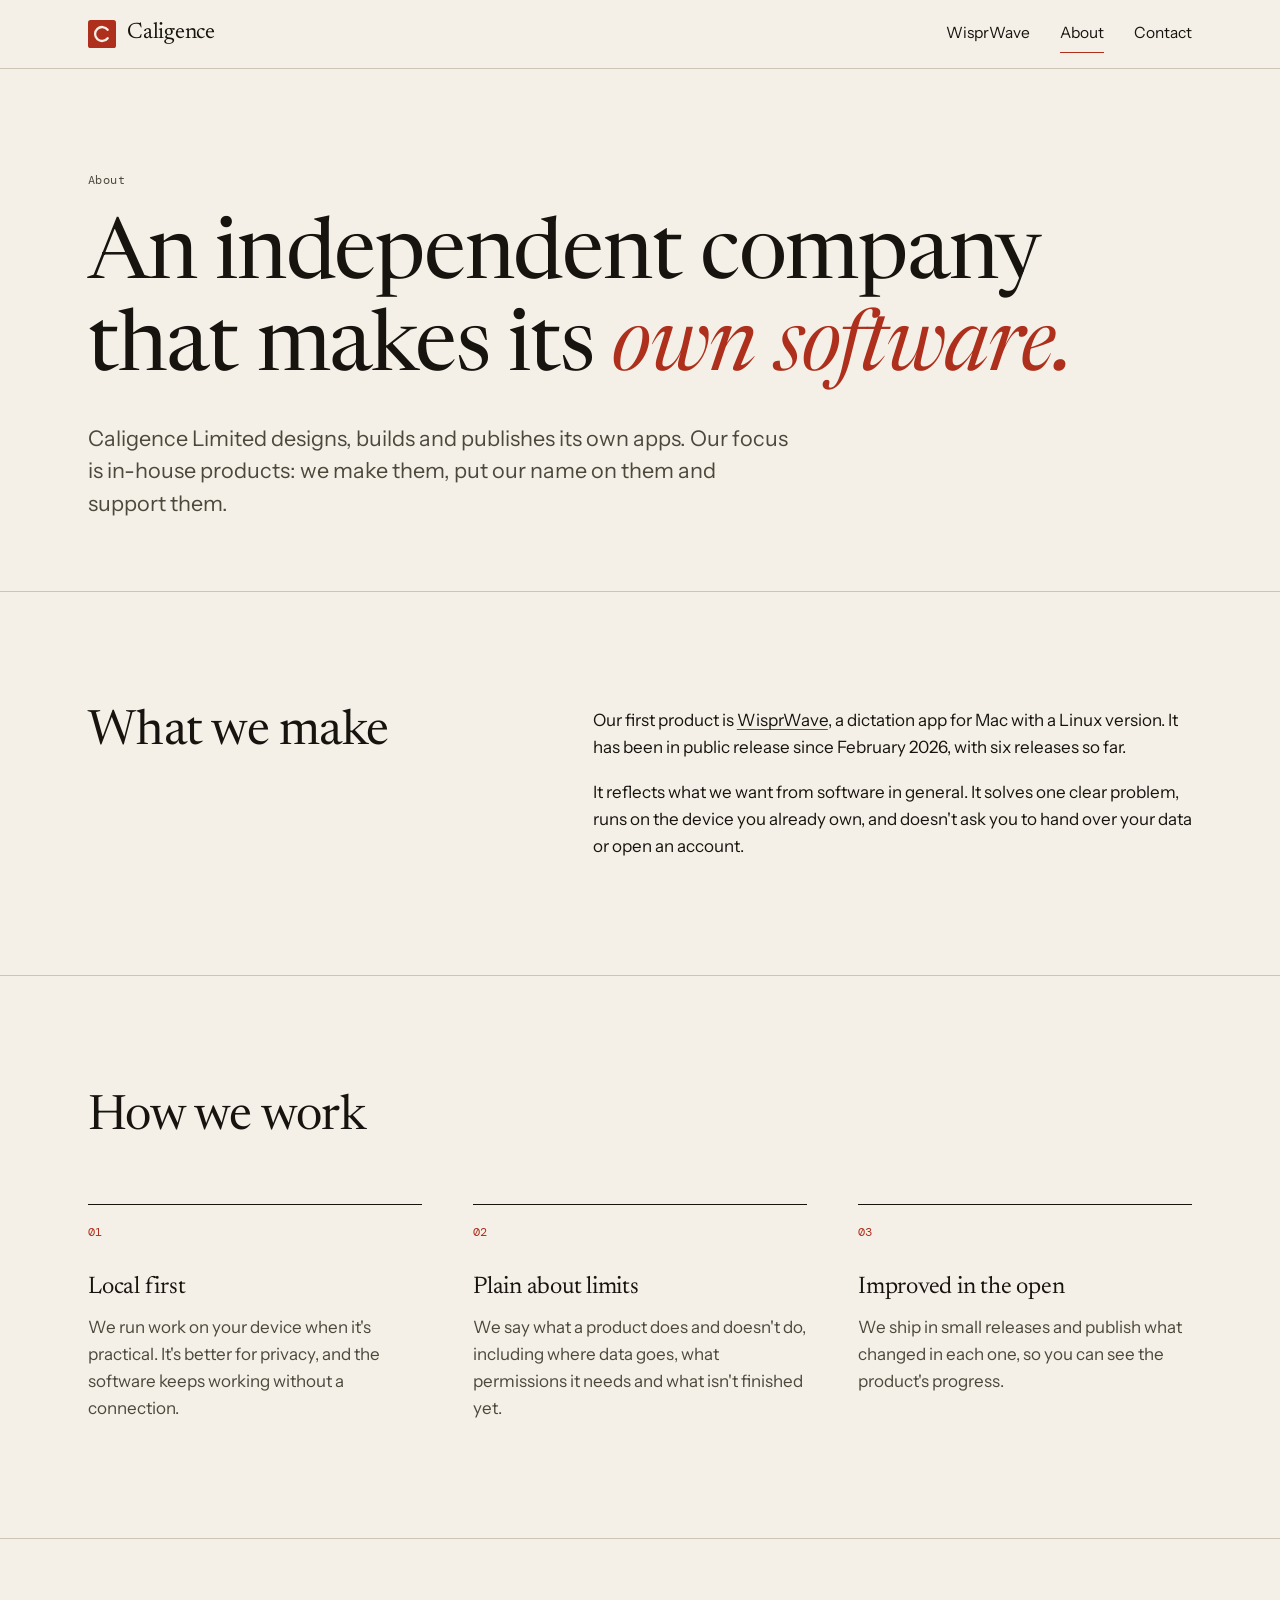
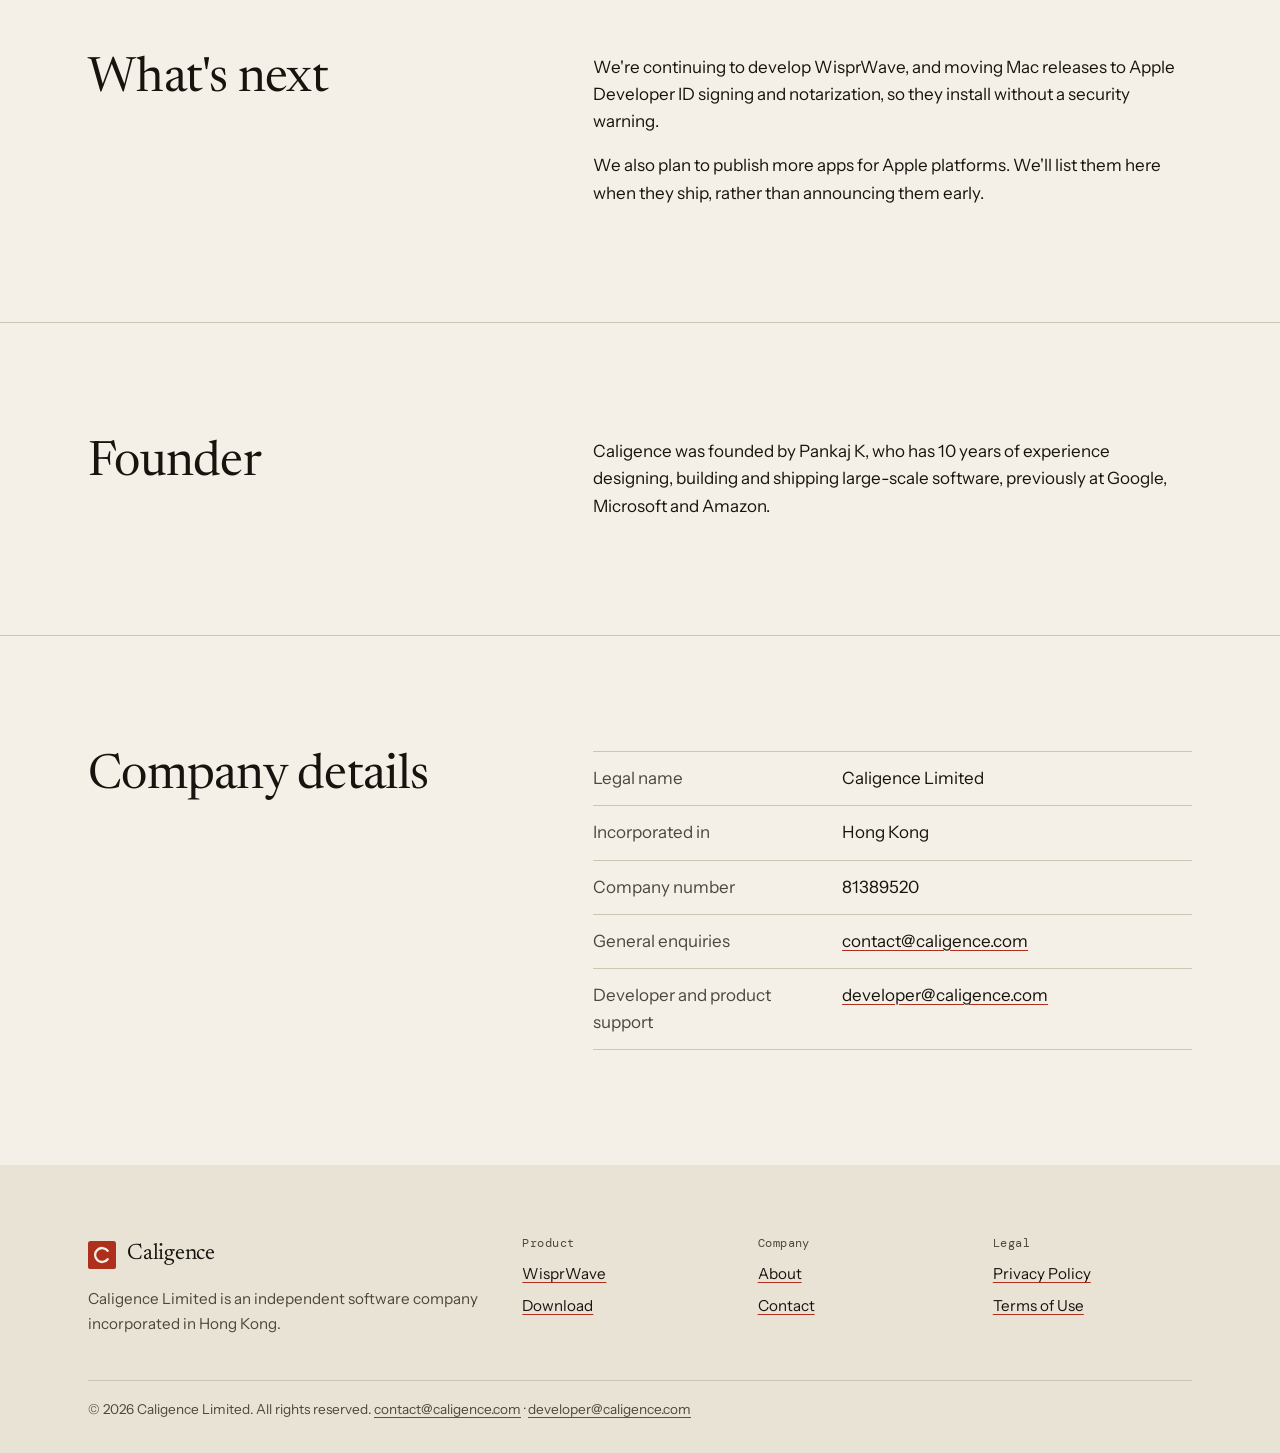
==== about/index.html @ d921bfad "Rebuild site as multi-page company website with WisprWave Replace the single placeholder page with H" ====
<!DOCTYPE html>
<html lang="en">

<head>
    <meta charset="UTF-8">
    <meta name="viewport" content="width=device-width, initial-scale=1">
    <title>About | Caligence Limited</title>
    <meta name="description" content="Caligence Limited is an independent software company incorporated in Hong Kong. Learn what we make, how we work and what comes next.">
    <link rel="canonical" href="https://caligence.com/about/">
    <meta property="og:title" content="About | Caligence Limited">
    <meta property="og:description" content="Caligence Limited is an independent software company incorporated in Hong Kong. Learn what we make, how we work and what comes next.">
    <meta property="og:type" content="website">
    <meta property="og:url" content="https://caligence.com/about/">
    <link rel="icon" href="../favicon.svg" type="image/svg+xml">
    <link rel="preconnect" href="https://fonts.googleapis.com">
    <link rel="preconnect" href="https://fonts.gstatic.com" crossorigin>
    <link href="https://fonts.googleapis.com/css2?family=DM+Mono&family=Instrument+Sans:wght@400;500;600&family=Newsreader:ital,opsz,wght@0,6..72,400;1,6..72,400&display=swap" rel="stylesheet">
    <link rel="stylesheet" href="../style.css">
    <script type="application/ld+json">{"@context":"https://schema.org","@type":"Organization","name":"Caligence Limited","url":"https://caligence.com/","email":"contact@caligence.com","address":{"@type":"PostalAddress","addressCountry":"HK"}}</script>
</head>

<body>
    <a class="skip" href="#main">Skip to content</a>
    <header class="site-header">
        <div class="wrap">
            <a class="brand" href="../" aria-label="Caligence home"><svg class="seal" viewBox="0 0 32 32" aria-hidden="true"><rect width="32" height="32" rx="3" fill="#ad2f1c"/><path d="M22.5 11.2A8 8 0 1 0 22.5 20.8" fill="none" stroke="#f4f0e7" stroke-width="2.6" stroke-linecap="round"/></svg><span>Caligence</span></a>
            <button class="nav-toggle" type="button" aria-label="Menu" aria-expanded="false" aria-controls="site-nav">
                <svg width="24" height="24" viewBox="0 0 24 24" fill="none" stroke="currentColor" stroke-width="1.6" aria-hidden="true"><path d="M3 8h18M3 16h18"/></svg>
            </button>
            <nav class="site-nav" id="site-nav" aria-label="Main">
                <a href="../wisprwave/">WisprWave</a>
                <a href="../about/" aria-current="page">About</a>
                <a href="../contact/">Contact</a>
            </nav>
        </div>
    </header>

    <main id="main">
        <section class="page-head">
            <div class="wrap">
                <p class="eyebrow">About</p>
                <h1>An independent company that makes its <em>own software.</em></h1>
                <p class="lead">Caligence Limited designs, builds and publishes its own apps. Our focus is in-house products: we make them, put our name on them and support them.</p>
            </div>
        </section>

        <section class="section">
            <div class="wrap split">
                <h2>What we make</h2>
                <div>
                    <p>Our first product is <a href="../wisprwave/">WisprWave</a>, a dictation app for Mac with a Linux version. It has been in public release since February 2026, with six releases so far.</p>
                    <p>It reflects what we want from software in general. It solves one clear problem, runs on the device you already own, and doesn't ask you to hand over your data or open an account.</p>
                </div>
            </div>
        </section>

        <section class="section">
            <div class="wrap">
                <div class="section-head"><h2>How we work</h2></div>
                <div class="columns">
                    <div><span class="num">01</span><h3>Local first</h3><p>We run work on your device when it's practical. It's better for privacy, and the software keeps working without a connection.</p></div>
                    <div><span class="num">02</span><h3>Plain about limits</h3><p>We say what a product does and doesn't do, including where data goes, what permissions it needs and what isn't finished yet.</p></div>
                    <div><span class="num">03</span><h3>Improved in the open</h3><p>We ship in small releases and publish what changed in each one, so you can see the product's progress.</p></div>
                </div>
            </div>
        </section>

        <section class="section">
            <div class="wrap split">
                <h2>What's next</h2>
                <div>
                    <p>We're continuing to develop WisprWave, and moving Mac releases to Apple Developer ID signing and notarization, so they install without a security warning.</p>
                    <p>We also plan to publish more apps for Apple platforms. We'll list them here when they ship, rather than announcing them early.</p>
                </div>
            </div>
        </section>

        <section class="section">
            <div class="wrap split">
                <h2>Founder</h2>
                <div>
                    <p>Caligence was founded by Pankaj K, who has 10 years of experience designing, building and shipping large-scale software, previously at Google, Microsoft and Amazon.</p>
                </div>
            </div>
        </section>

        <section class="section">
            <div class="wrap split">
                <h2>Company details</h2>
                <div>
                    <dl class="facts">
                        <div><dt>Legal name</dt><dd>Caligence Limited</dd></div>
                        <div><dt>Incorporated in</dt><dd>Hong Kong</dd></div>
                        <div><dt>Company number</dt><dd>81389520</dd></div>
                        <!-- Optional. Use exactly what appears on the company's registration and D-U-N-S records.
                        <div><dt>Registered office</dt><dd>ADD REGISTERED ADDRESS</dd></div>
                        -->
                        <div><dt>General enquiries</dt><dd><a href="mailto:contact@caligence.com">contact@caligence.com</a></dd></div>
                        <div><dt>Developer and product support</dt><dd><a href="mailto:developer@caligence.com">developer@caligence.com</a></dd></div>
                    </dl>
                </div>
            </div>
        </section>
    </main>

    <footer class="site-footer">
        <div class="wrap">
            <div class="footer-grid">
                <div class="footer-about">
                    <a class="brand" href="../"><svg class="seal" viewBox="0 0 32 32" aria-hidden="true"><rect width="32" height="32" rx="3" fill="#ad2f1c"/><path d="M22.5 11.2A8 8 0 1 0 22.5 20.8" fill="none" stroke="#f4f0e7" stroke-width="2.6" stroke-linecap="round"/></svg><span>Caligence</span></a>
                    <p>Caligence Limited is an independent software company incorporated in Hong Kong.</p>
                </div>
                <div>
                    <h2>Product</h2>
                    <ul>
                        <li><a href="../wisprwave/">WisprWave</a></li>
                        <li><a href="https://github.com/panks/wispr-wave/releases/latest">Download</a></li>
                    </ul>
                </div>
                <div>
                    <h2>Company</h2>
                    <ul>
                        <li><a href="../about/">About</a></li>
                        <li><a href="../contact/">Contact</a></li>
                    </ul>
                </div>
                <div>
                    <h2>Legal</h2>
                    <ul>
                        <li><a href="../privacy/">Privacy Policy</a></li>
                        <li><a href="../terms/">Terms of Use</a></li>
                    </ul>
                </div>
            </div>
            <p class="footer-legal">&copy; 2026 Caligence Limited. All rights reserved. <a href="mailto:contact@caligence.com">contact@caligence.com</a> &middot; <a href="mailto:developer@caligence.com">developer@caligence.com</a></p>
        </div>
    </footer>

    <script src="../script.js"></script>
</body>

</html>
---- style.css ----
/* Caligence Limited: shared styles for every page, including WisprWave. */
:root {
    color-scheme: light;
    --paper: #f4f0e7;
    --paper-deep: #e9e3d6;
    --ink: #17140f;
    --ink-soft: #4d473c;
    --rule: #cdc5b3;
    --seal: #ad2f1c;
    --night: #12100c;
    --night-soft: #b9b2a3;
    --font-display: 'Newsreader', Georgia, serif;
    --font-body: 'Instrument Sans', 'Helvetica Neue', Arial, sans-serif;
    --font-mono: 'DM Mono', ui-monospace, Menlo, monospace;
    --gutter: clamp(20px, 4vw, 48px);
}

*,
*::before,
*::after {
    box-sizing: border-box;
}

html {
    scroll-behavior: smooth;
    scroll-padding-top: 90px;
    -webkit-text-size-adjust: 100%;
}

body {
    margin: 0;
    background: var(--paper);
    color: var(--ink);
    font-family: var(--font-body);
    font-size: 1.0625rem;
    line-height: 1.6;
    overflow-wrap: break-word;
}

img {
    display: block;
    max-width: 100%;
    height: auto;
}

a {
    color: inherit;
    text-decoration-color: var(--seal);
    text-decoration-thickness: 1px;
    text-underline-offset: 3px;
}

a:hover {
    color: var(--seal);
}

:focus-visible {
    outline: 2px solid var(--seal);
    outline-offset: 3px;
}

h1,
h2,
h3 {
    margin: 0;
    font-family: var(--font-display);
    font-weight: 400;
    letter-spacing: -0.015em;
    line-height: 1.08;
}

h1 {
    font-size: clamp(2.7rem, 6.6vw, 5.4rem);
}

h1 em,
h2 em {
    color: var(--seal);
}

h2 {
    font-size: clamp(2rem, 3.8vw, 3.1rem);
}

h3 {
    font-size: 1.5rem;
    line-height: 1.2;
    letter-spacing: -0.01em;
}

p {
    margin: 0 0 1em;
}

p:last-child {
    margin-bottom: 0;
}

code,
kbd {
    font-family: var(--font-mono);
    font-size: 0.88em;
}

kbd {
    padding: 0.1em 0.45em;
    border: 1px solid var(--rule);
    border-radius: 4px;
    background: var(--paper-deep);
}

.wrap {
    width: 100%;
    max-width: 1200px;
    margin: 0 auto;
    padding: 0 var(--gutter);
}

.skip {
    position: absolute;
    left: -999px;
    top: 8px;
    z-index: 100;
    padding: 8px 14px;
    background: var(--ink);
    color: var(--paper);
}

.skip:focus {
    left: 8px;
}

.eyebrow {
    margin: 0 0 22px;
    font-family: var(--font-mono);
    font-size: 0.78rem;
    letter-spacing: 0.04em;
    color: var(--ink-soft);
}

.lead {
    max-width: 44rem;
    font-size: clamp(1.15rem, 1.8vw, 1.35rem);
    line-height: 1.5;
    color: var(--ink-soft);
}

.muted {
    color: var(--ink-soft);
}

.small {
    font-size: 0.92rem;
}

/* Header */
.site-header {
    position: sticky;
    top: 0;
    z-index: 50;
    background: var(--paper);
    border-bottom: 1px solid var(--rule);
}

.site-header .wrap {
    display: flex;
    align-items: center;
    justify-content: space-between;
    min-height: 68px;
}

.brand {
    display: inline-flex;
    align-items: center;
    gap: 11px;
    font-family: var(--font-display);
    font-size: 1.4rem;
    letter-spacing: -0.01em;
    text-decoration: none;
}

.brand:hover {
    color: inherit;
}

.seal {
    display: block;
    width: 28px;
    height: 28px;
    flex: none;
}

.site-nav {
    display: flex;
    gap: 30px;
}

.site-nav a {
    font-size: 0.97rem;
    text-decoration: none;
    padding: 6px 0;
    border-bottom: 1px solid transparent;
}

.site-nav a[aria-current="page"] {
    border-bottom-color: var(--seal);
}

.nav-toggle {
    display: none;
    width: 44px;
    height: 44px;
    margin-right: -10px;
    padding: 0;
    border: 0;
    background: none;
    color: inherit;
    cursor: pointer;
}

.nav-toggle svg {
    display: block;
    margin: auto;
}

/* Buttons */
.actions {
    display: flex;
    flex-wrap: wrap;
    gap: 12px;
    margin-top: 34px;
}

.btn {
    display: inline-flex;
    align-items: center;
    justify-content: center;
    min-height: 48px;
    padding: 0 24px;
    border: 1px solid var(--ink);
    border-radius: 2px;
    font-weight: 500;
    text-decoration: none;
    transition: background-color 0.18s ease, color 0.18s ease, border-color 0.18s ease;
}

.btn-solid {
    background: var(--ink);
    color: var(--paper);
}

.btn-solid:hover {
    background: var(--seal);
    border-color: var(--seal);
    color: #fff;
}

.btn-line:hover {
    background: var(--ink);
    color: var(--paper);
}

/* Sections */
.section {
    padding: clamp(64px, 9vw, 120px) 0;
}

.section + .section {
    border-top: 1px solid var(--rule);
}

.page-head {
    padding: clamp(56px, 8vw, 104px) 0 clamp(48px, 6vw, 72px);
    border-bottom: 1px solid var(--rule);
}

.page-head .lead {
    margin-top: 26px;
    margin-bottom: 0;
}

.section-head {
    max-width: 46rem;
    margin-bottom: clamp(36px, 5vw, 60px);
}

.section-head p {
    margin-top: 18px;
    color: var(--ink-soft);
}

.split {
    display: grid;
    grid-template-columns: minmax(0, 5fr) minmax(0, 7fr);
    gap: clamp(32px, 6vw, 88px);
    align-items: start;
}

.split > h2 {
    position: sticky;
    top: 100px;
}

/* Home hero */
.hero {
    padding: clamp(56px, 8vw, 104px) 0 clamp(52px, 7vw, 88px);
}

.hero h1 {
    max-width: 15em;
}

.hero .lead {
    margin: 30px 0 0;
}

/* The voice-to-text ribbon */
.ribbon {
    background: var(--night);
    color: var(--paper);
}

.ribbon .wrap {
    display: flex;
    align-items: center;
    gap: clamp(20px, 3vw, 40px);
    min-height: 104px;
    padding-top: 20px;
    padding-bottom: 20px;
}

.bars {
    display: flex;
    align-items: center;
    gap: 4px;
    height: 44px;
    flex: none;
}

.bars i {
    display: block;
    width: 3px;
    height: 100%;
    border-radius: 2px;
    background: #e2543c;
    transform: scaleY(0.12);
    animation: voice 9s ease-in-out infinite;
    animation-delay: calc(var(--n) * -37ms);
}

.typed {
    display: inline-block;
    max-width: 100%;
    font-family: var(--font-mono);
    font-size: clamp(0.92rem, 1.7vw, 1.2rem);
    white-space: nowrap;
    overflow: hidden;
    width: 32ch;
    border-right: 2px solid #e2543c;
    animation: type 9s steps(32) infinite;
}

@keyframes voice {
    0%, 38%, 100% { transform: scaleY(0.12); }
    4%  { transform: scaleY(0.75); }
    9%  { transform: scaleY(0.3); }
    14% { transform: scaleY(1); }
    20% { transform: scaleY(0.45); }
    26% { transform: scaleY(0.85); }
    32% { transform: scaleY(0.35); }
}

@keyframes type {
    0%, 36% { width: 0; }
    54%, 94% { width: 32ch; }
    100% { width: 0; }
}

/* Product feature */
.feature {
    display: grid;
    grid-template-columns: minmax(0, 6fr) minmax(0, 6fr);
    gap: clamp(32px, 6vw, 88px);
    align-items: center;
}

.shot {
    margin: 0;
    background: #000;
}

.shot img {
    width: 100%;
}

.shot figcaption {
    padding: 11px 16px;
    background: var(--night);
    color: var(--night-soft);
    font-family: var(--font-mono);
    font-size: 0.75rem;
}

.gallery {
    display: grid;
    grid-template-columns: repeat(2, minmax(0, 1fr));
    gap: 20px;
    align-items: stretch;
}

.gallery .shot {
    display: flex;
    flex-direction: column;
    justify-content: space-between;
}

/* Definition rows */
.facts {
    margin: 0;
    border-top: 1px solid var(--rule);
}

.facts > div {
    display: grid;
    grid-template-columns: minmax(0, 2fr) minmax(0, 3fr);
    gap: 16px;
    padding: 13px 0;
    border-bottom: 1px solid var(--rule);
}

.facts dt {
    color: var(--ink-soft);
}

.facts dd {
    margin: 0;
}

.feature .facts {
    margin-top: 30px;
}

/* Numbered columns */
.columns {
    display: grid;
    grid-template-columns: repeat(3, minmax(0, 1fr));
    gap: clamp(28px, 4vw, 52px);
}

.columns > * {
    padding-top: 18px;
    border-top: 1px solid var(--ink);
}

.columns h3 {
    margin-bottom: 12px;
}

.columns p {
    color: var(--ink-soft);
}

.num {
    display: block;
    margin-bottom: 30px;
    font-family: var(--font-mono);
    font-size: 0.78rem;
    color: var(--seal);
}

/* Steps */
.steps {
    margin: 0;
    padding: 0;
    list-style: none;
    counter-reset: step;
}

.steps li {
    position: relative;
    padding: 20px 0 20px 58px;
    border-top: 1px solid var(--rule);
    counter-increment: step;
}

.steps li:last-child {
    border-bottom: 1px solid var(--rule);
}

.steps li::before {
    content: counter(step, decimal-leading-zero);
    position: absolute;
    left: 0;
    top: 23px;
    font-family: var(--font-mono);
    font-size: 0.78rem;
    color: var(--seal);
}

.steps strong {
    display: block;
    margin-bottom: 3px;
    font-weight: 600;
}

.steps span {
    color: var(--ink-soft);
}

/* Table */
.table-scroll {
    overflow-x: auto;
    -webkit-overflow-scrolling: touch;
}

table {
    width: 100%;
    min-width: 620px;
    border-collapse: collapse;
    font-size: 0.98rem;
}

th,
td {
    padding: 14px 18px 14px 0;
    border-bottom: 1px solid var(--rule);
    text-align: left;
    vertical-align: top;
}

thead th {
    border-bottom-color: var(--ink);
    font-family: var(--font-display);
    font-size: 1.25rem;
    font-weight: 400;
}

tbody th {
    width: 20%;
    color: var(--ink-soft);
    font-weight: 400;
}

/* Code */
pre {
    margin: 20px 0 0;
    padding: 18px 20px;
    overflow-x: auto;
    background: var(--night);
    color: var(--paper);
    font-family: var(--font-mono);
    font-size: 0.86rem;
    line-height: 1.7;
}

/* FAQ */
details {
    border-top: 1px solid var(--rule);
}

details:last-of-type {
    border-bottom: 1px solid var(--rule);
}

summary {
    position: relative;
    padding: 18px 40px 18px 0;
    font-weight: 500;
    cursor: pointer;
    list-style: none;
}

summary::-webkit-details-marker {
    display: none;
}

summary::after {
    content: '+';
    position: absolute;
    right: 2px;
    top: 14px;
    font-family: var(--font-mono);
    font-size: 1.2rem;
    color: var(--seal);
}

details[open] summary::after {
    content: '\2212';
}

details p {
    max-width: 44rem;
    padding-bottom: 20px;
    margin: 0;
    color: var(--ink-soft);
}

/* Changelog */
.log {
    margin: 0;
    padding: 0;
    list-style: none;
}

.log li {
    display: grid;
    grid-template-columns: 9rem minmax(0, 1fr);
    gap: 20px;
    padding: 18px 0;
    border-top: 1px solid var(--rule);
}

.log li:last-child {
    border-bottom: 1px solid var(--rule);
}

.log .ver {
    font-family: var(--font-mono);
    font-size: 0.82rem;
    line-height: 1.8;
}

.log .ver small {
    display: block;
    font-size: inherit;
    color: var(--ink-soft);
}

.log p {
    color: var(--ink-soft);
}

/* Dark band */
.band {
    background: var(--night);
    color: var(--paper);
}

.band .lead,
.band p {
    color: var(--night-soft);
}

.band a:hover {
    color: #f08a76;
}

.band .btn {
    border-color: var(--paper);
}

.band .btn-solid {
    background: var(--paper);
    color: var(--ink);
}

.band .btn-solid:hover {
    background: var(--seal);
    border-color: var(--seal);
    color: #fff;
}

.band .btn-line:hover {
    background: var(--paper);
    color: var(--ink);
}

/* Contact */
.contact-grid {
    display: grid;
    grid-template-columns: repeat(2, minmax(0, 1fr));
    gap: 20px;
}

.contact-card {
    padding: clamp(24px, 3vw, 36px);
    background: var(--paper-deep);
}

.contact-card h2 {
    font-size: 1.7rem;
    margin-bottom: 12px;
}

.contact-card .email {
    display: inline-block;
    margin-top: 12px;
    font-family: var(--font-display);
    font-size: clamp(1.25rem, 2.4vw, 1.65rem);
}

/* Long-form text */
.prose {
    max-width: 44rem;
}

.prose h2 {
    margin: 2em 0 0.55em;
    font-size: 1.75rem;
}

.prose h2:first-child {
    margin-top: 0;
}

.prose ul {
    padding-left: 1.15em;
    margin: 0 0 1em;
}

.prose li {
    margin-bottom: 0.45em;
}

/* Footer */
.site-footer {
    padding: clamp(48px, 6vw, 72px) 0 32px;
    background: var(--paper-deep);
    font-size: 0.95rem;
}

.footer-grid {
    display: grid;
    grid-template-columns: minmax(0, 2fr) repeat(3, minmax(0, 1fr));
    gap: 36px;
}

.footer-grid h2 {
    margin-bottom: 12px;
    font-family: var(--font-mono);
    font-size: 0.75rem;
    letter-spacing: 0.04em;
    color: var(--ink-soft);
}

.footer-grid ul {
    margin: 0;
    padding: 0;
    list-style: none;
}

.footer-grid li {
    margin-bottom: 7px;
}

.footer-grid .brand {
    margin-bottom: 14px;
}

.footer-grid p {
    color: var(--ink-soft);
}

.footer-legal {
    margin-top: 44px;
    padding-top: 18px;
    border-top: 1px solid var(--rule);
    color: var(--ink-soft);
    font-size: 0.85rem;
}

/* Responsive */
@media (max-width: 900px) {
    .split,
    .feature {
        grid-template-columns: minmax(0, 1fr);
    }

    .split > h2 {
        position: static;
    }

    .columns {
        grid-template-columns: minmax(0, 1fr);
    }

    .num {
        margin-bottom: 12px;
    }

    .footer-grid {
        grid-template-columns: repeat(3, minmax(0, 1fr));
    }

    .footer-about {
        grid-column: 1 / -1;
    }
}

@media (max-width: 720px) {
    .nav-toggle {
        display: block;
    }

    .site-nav {
        display: none;
        position: absolute;
        top: 100%;
        left: 0;
        right: 0;
        flex-direction: column;
        gap: 0;
        padding: 6px var(--gutter) 14px;
        background: var(--paper);
        border-bottom: 1px solid var(--rule);
    }

    .site-nav.open {
        display: flex;
    }

    .site-nav a {
        padding: 13px 0;
    }

    .site-nav a[aria-current="page"] {
        border-bottom-color: transparent;
        color: var(--seal);
    }

    .gallery,
    .contact-grid {
        grid-template-columns: minmax(0, 1fr);
    }

    .ribbon .wrap {
        flex-direction: column;
        align-items: flex-start;
    }

    .bars {
        height: 34px;
    }

    .actions .btn {
        flex: 1 1 100%;
    }

    .log li {
        grid-template-columns: minmax(0, 1fr);
        gap: 6px;
    }

    .log .ver small {
        display: inline;
        margin-left: 8px;
    }

    .footer-grid {
        grid-template-columns: repeat(2, minmax(0, 1fr));
    }
}

@media (prefers-reduced-motion: reduce) {
    html {
        scroll-behavior: auto;
    }

    .bars i,
    .typed {
        animation: none;
    }

    .bars i {
        transform: scaleY(0.5);
    }
}
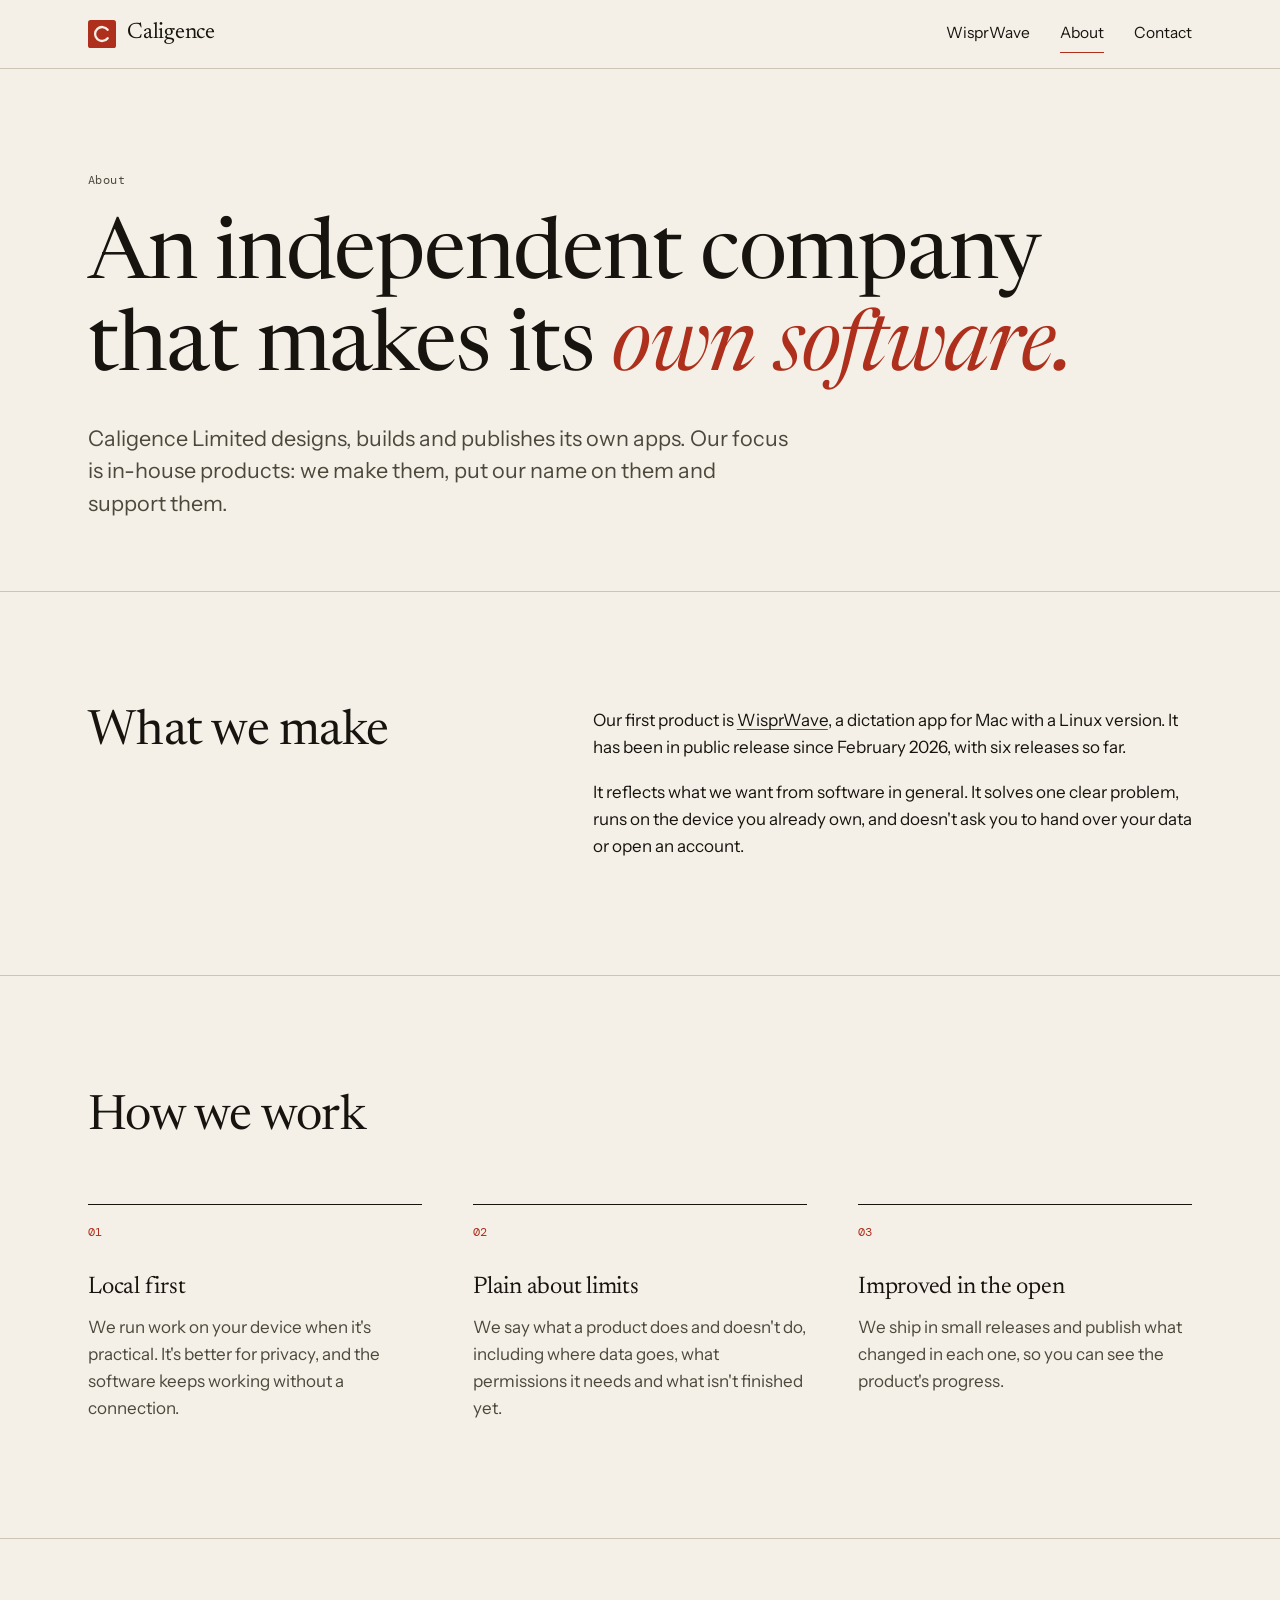
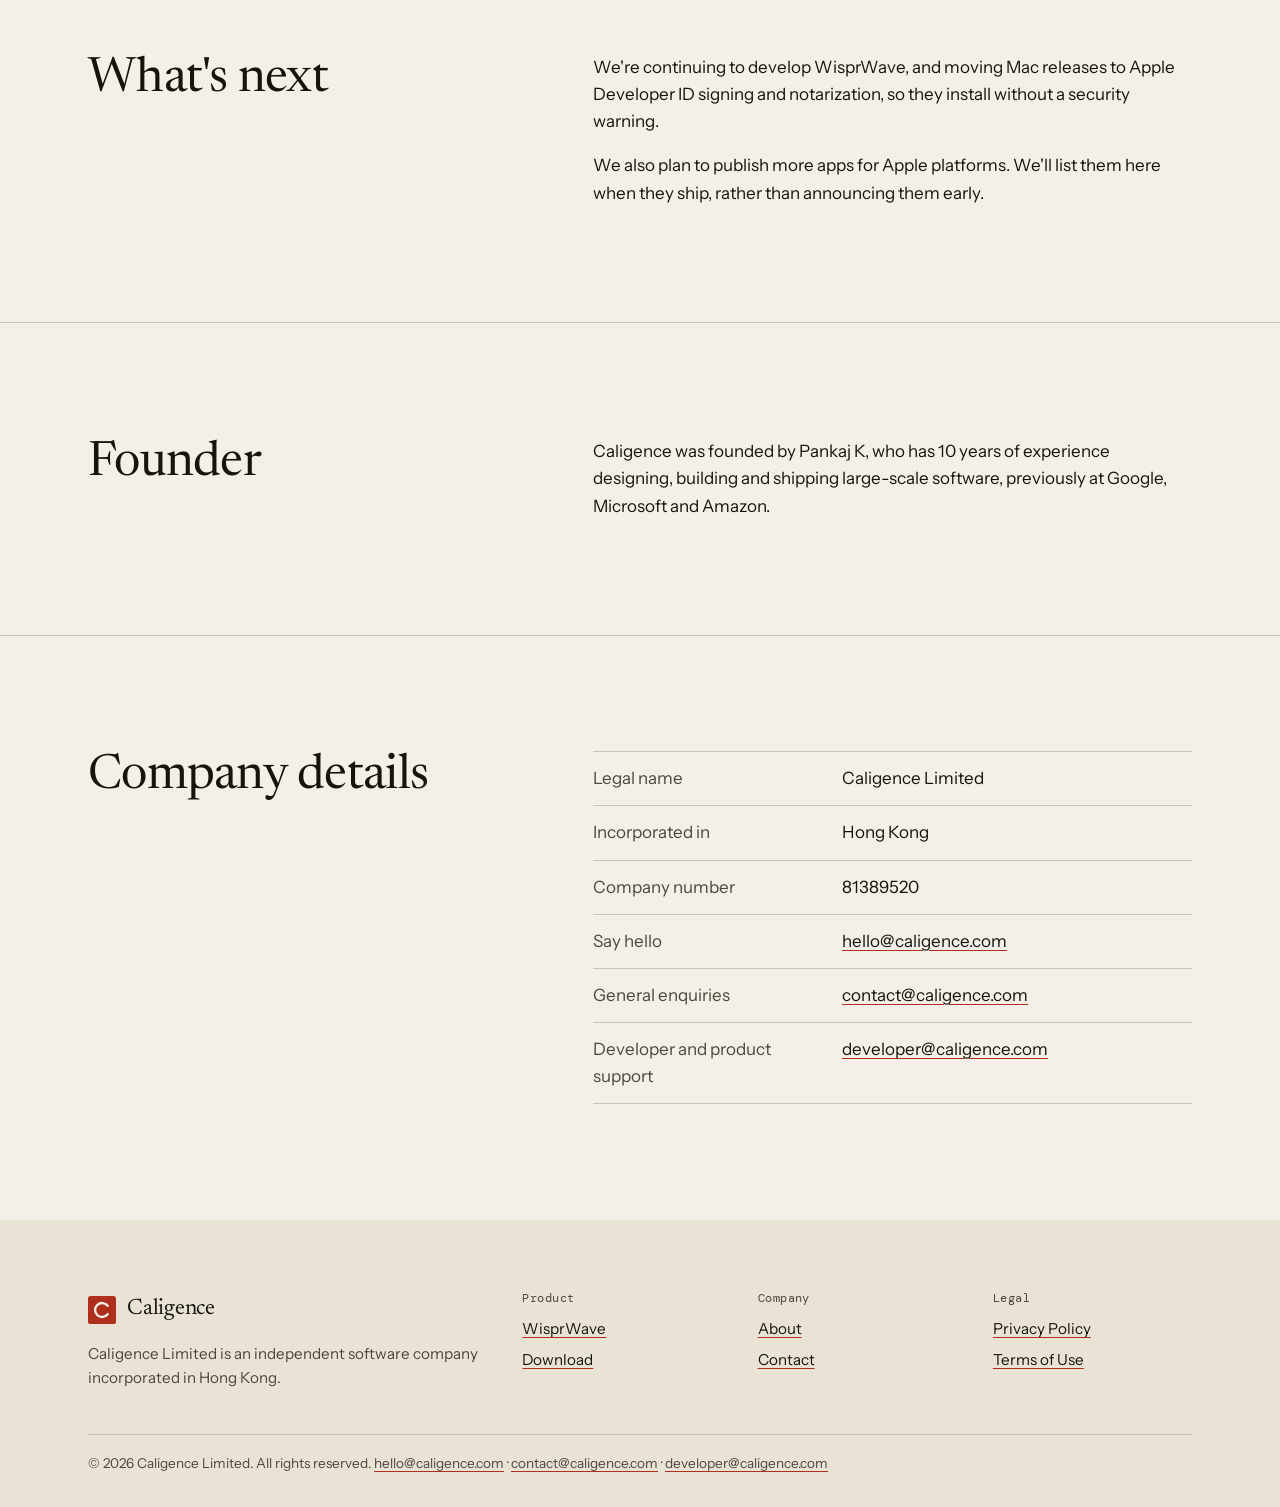
==== commit f8372f60: "Add hello@caligence.com to the website List the address on the Contact page, in the About page's com" ====
--- a/about/index.html
+++ b/about/index.html
@@ -95,6 +95,7 @@
                         <!-- Optional. Use exactly what appears on the company's registration and D-U-N-S records.
                         <div><dt>Registered office</dt><dd>ADD REGISTERED ADDRESS</dd></div>
                         -->
+                        <div><dt>Say hello</dt><dd><a href="mailto:hello@caligence.com">hello@caligence.com</a></dd></div>
                         <div><dt>General enquiries</dt><dd><a href="mailto:contact@caligence.com">contact@caligence.com</a></dd></div>
                         <div><dt>Developer and product support</dt><dd><a href="mailto:developer@caligence.com">developer@caligence.com</a></dd></div>
                     </dl>
@@ -132,7 +133,7 @@
                     </ul>
                 </div>
             </div>
-            <p class="footer-legal">&copy; 2026 Caligence Limited. All rights reserved. <a href="mailto:contact@caligence.com">contact@caligence.com</a> &middot; <a href="mailto:developer@caligence.com">developer@caligence.com</a></p>
+            <p class="footer-legal">&copy; 2026 Caligence Limited. All rights reserved. <a href="mailto:hello@caligence.com">hello@caligence.com</a> &middot; <a href="mailto:contact@caligence.com">contact@caligence.com</a> &middot; <a href="mailto:developer@caligence.com">developer@caligence.com</a></p>
         </div>
     </footer>
 
--- a/style.css
+++ b/style.css
@@ -668,7 +668,7 @@
 /* Contact */
 .contact-grid {
     display: grid;
-    grid-template-columns: repeat(2, minmax(0, 1fr));
+    grid-template-columns: repeat(3, minmax(0, 1fr));
     gap: 20px;
 }
 
@@ -686,7 +686,7 @@
     display: inline-block;
     margin-top: 12px;
     font-family: var(--font-display);
-    font-size: clamp(1.25rem, 2.4vw, 1.65rem);
+    font-size: clamp(1.15rem, 1.7vw, 1.35rem);
 }
 
 /* Long-form text */
@@ -770,7 +770,8 @@
         position: static;
     }
 
-    .columns {
+    .columns,
+    .contact-grid {
         grid-template-columns: minmax(0, 1fr);
     }
 
@@ -818,8 +819,7 @@
         color: var(--seal);
     }
 
-    .gallery,
-    .contact-grid {
+    .gallery {
         grid-template-columns: minmax(0, 1fr);
     }
 
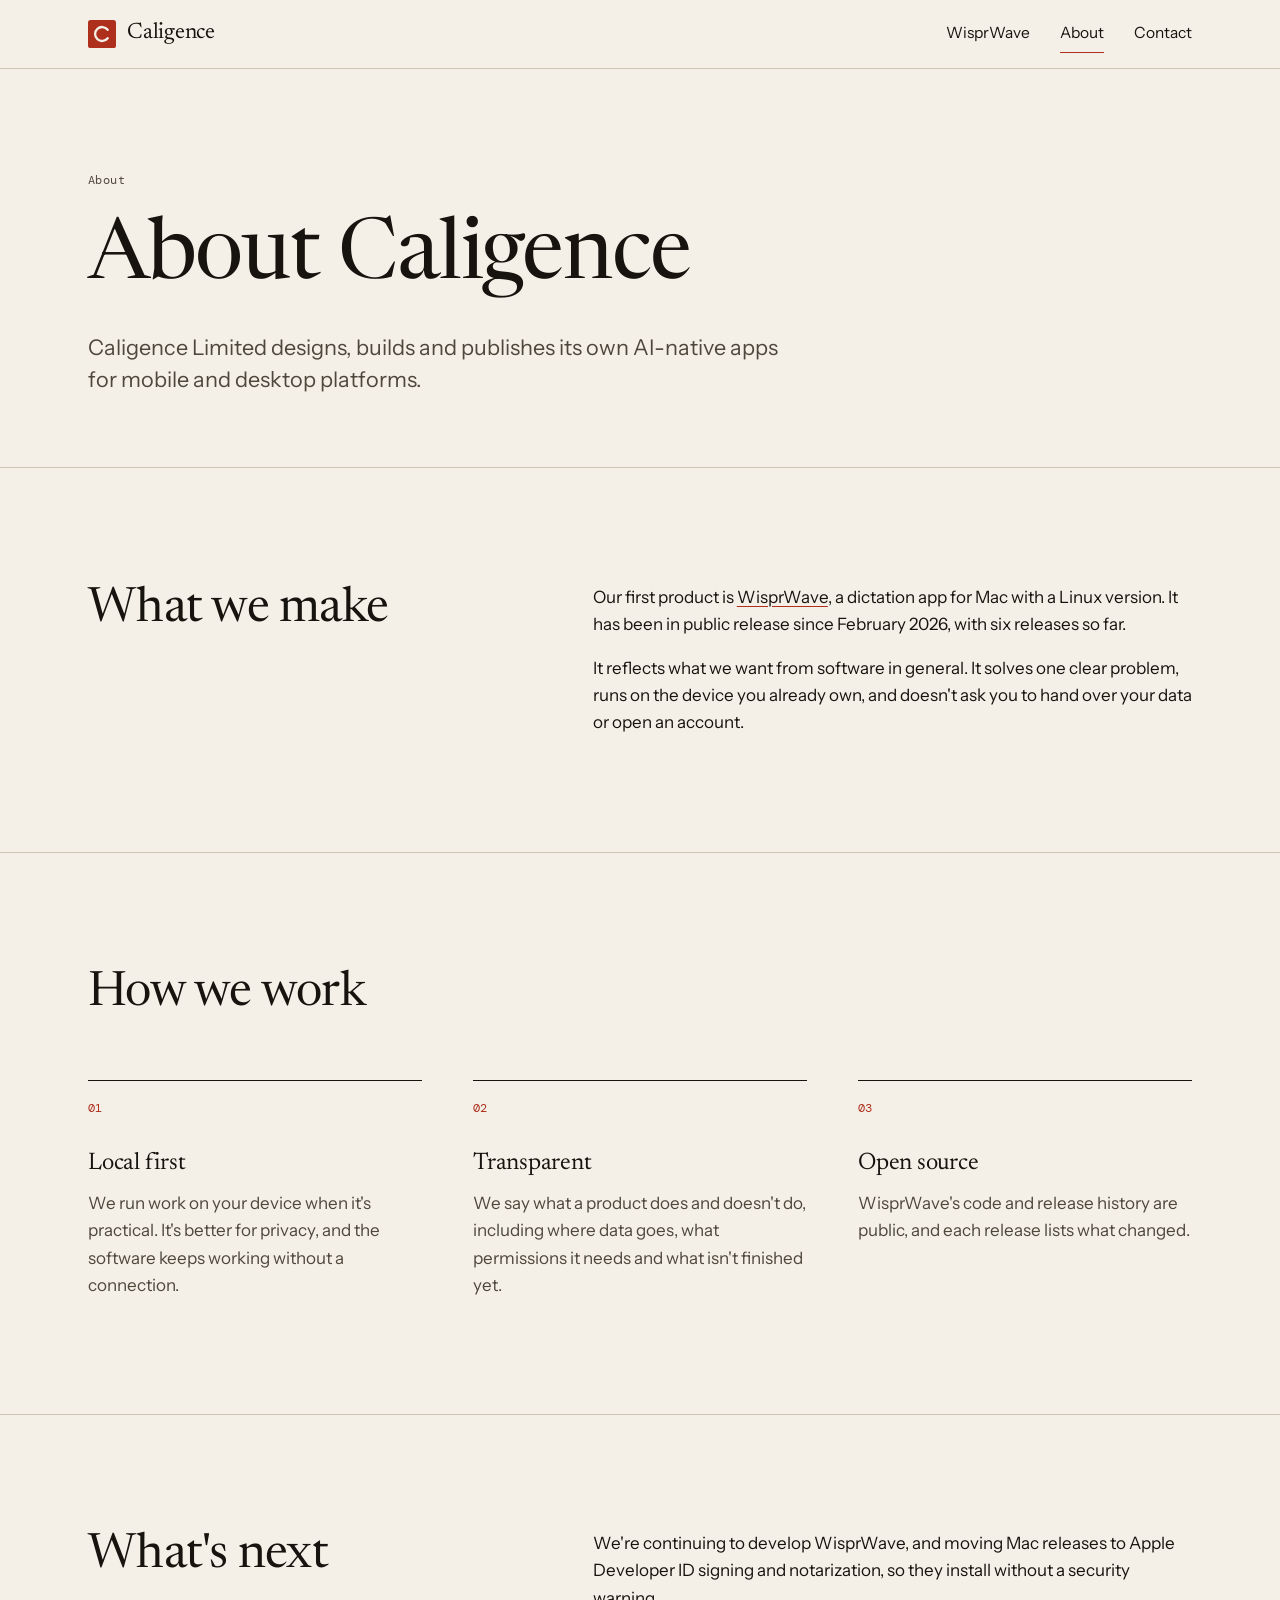
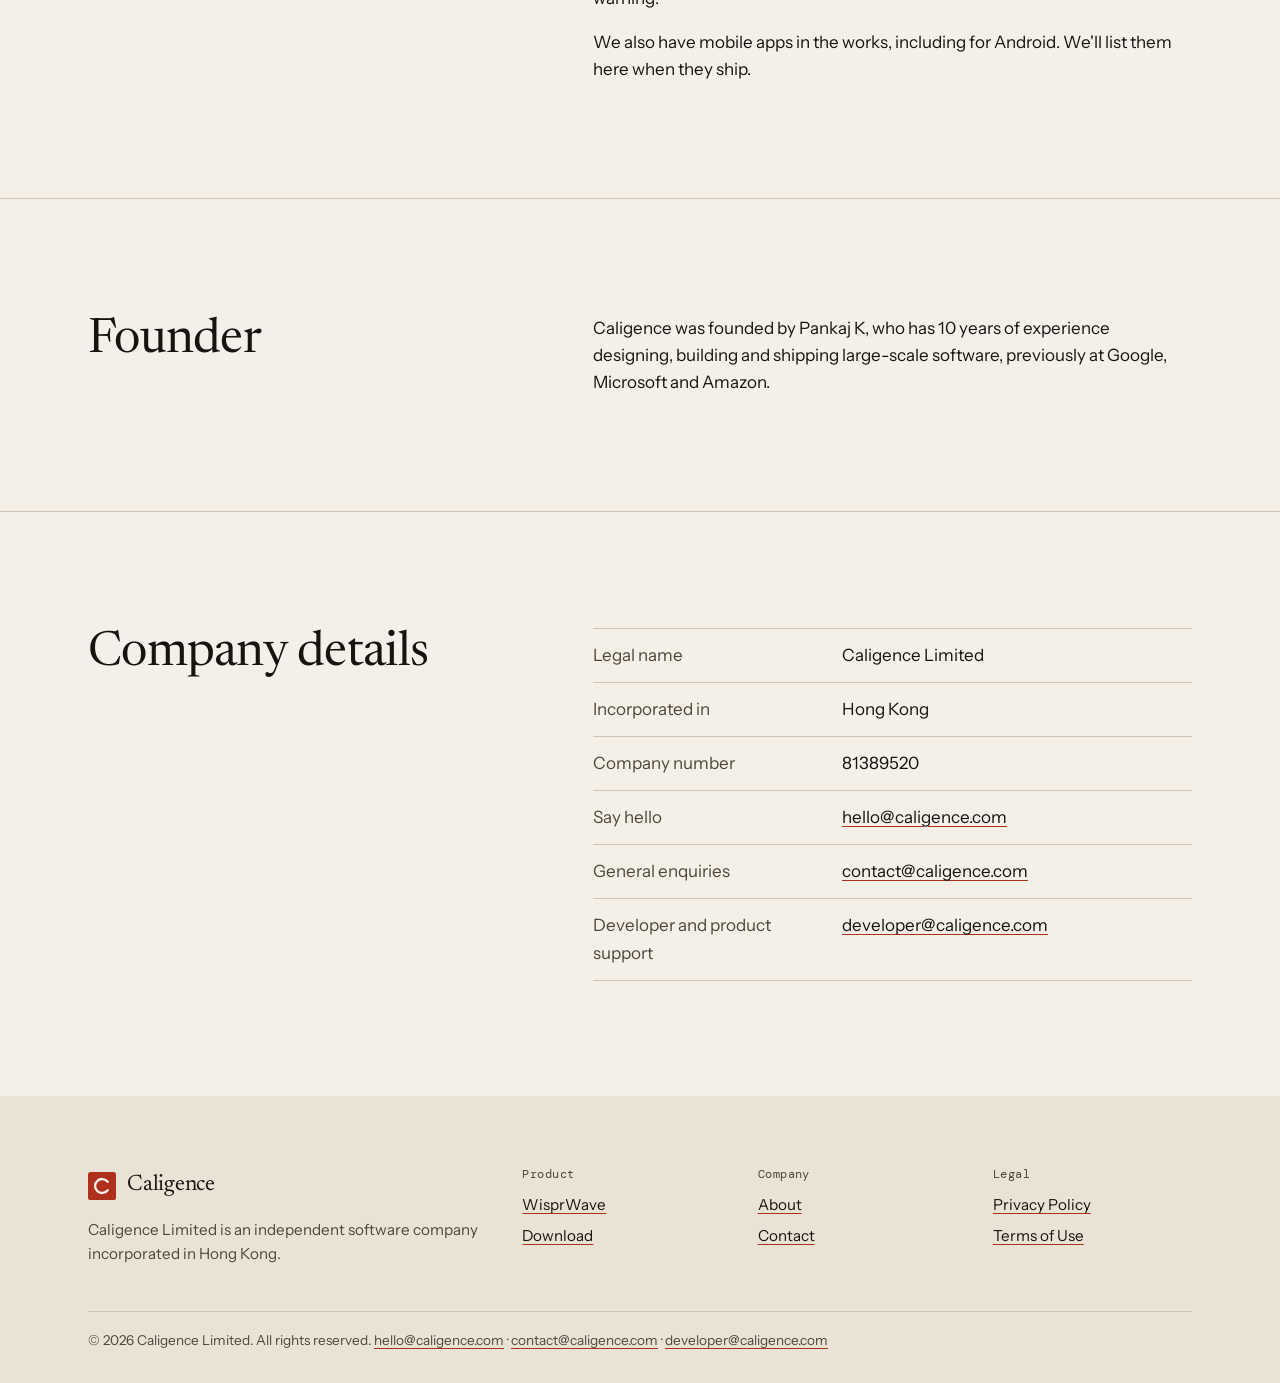
==== commit 22322233: "Simplify site copy and update WisprWave screenshot Replace stylized headlines and labels with plaine" ====
--- a/about/index.html
+++ b/about/index.html
@@ -39,8 +39,8 @@
         <section class="page-head">
             <div class="wrap">
                 <p class="eyebrow">About</p>
-                <h1>An independent company that makes its <em>own software.</em></h1>
-                <p class="lead">Caligence Limited designs, builds and publishes its own apps. Our focus is in-house products: we make them, put our name on them and support them.</p>
+                <h1>About Caligence</h1>
+                <p class="lead">Caligence Limited designs, builds and publishes its own AI-native apps for mobile and desktop platforms.</p>
             </div>
         </section>
 
@@ -59,8 +59,8 @@
                 <div class="section-head"><h2>How we work</h2></div>
                 <div class="columns">
                     <div><span class="num">01</span><h3>Local first</h3><p>We run work on your device when it's practical. It's better for privacy, and the software keeps working without a connection.</p></div>
-                    <div><span class="num">02</span><h3>Plain about limits</h3><p>We say what a product does and doesn't do, including where data goes, what permissions it needs and what isn't finished yet.</p></div>
-                    <div><span class="num">03</span><h3>Improved in the open</h3><p>We ship in small releases and publish what changed in each one, so you can see the product's progress.</p></div>
+                    <div><span class="num">02</span><h3>Transparent</h3><p>We say what a product does and doesn't do, including where data goes, what permissions it needs and what isn't finished yet.</p></div>
+                    <div><span class="num">03</span><h3>Open source</h3><p>WisprWave's code and release history are public, and each release lists what changed.</p></div>
                 </div>
             </div>
         </section>
@@ -70,7 +70,7 @@
                 <h2>What's next</h2>
                 <div>
                     <p>We're continuing to develop WisprWave, and moving Mac releases to Apple Developer ID signing and notarization, so they install without a security warning.</p>
-                    <p>We also plan to publish more apps for Apple platforms. We'll list them here when they ship, rather than announcing them early.</p>
+                    <p>We also have mobile apps in the works, including for Android. We'll list them here when they ship.</p>
                 </div>
             </div>
         </section>
--- a/style.css
+++ b/style.css
@@ -310,6 +310,10 @@
     max-width: 15em;
 }
 
+.hero h1 em {
+    white-space: nowrap;
+}
+
 .hero .lead {
     margin: 30px 0 0;
 }
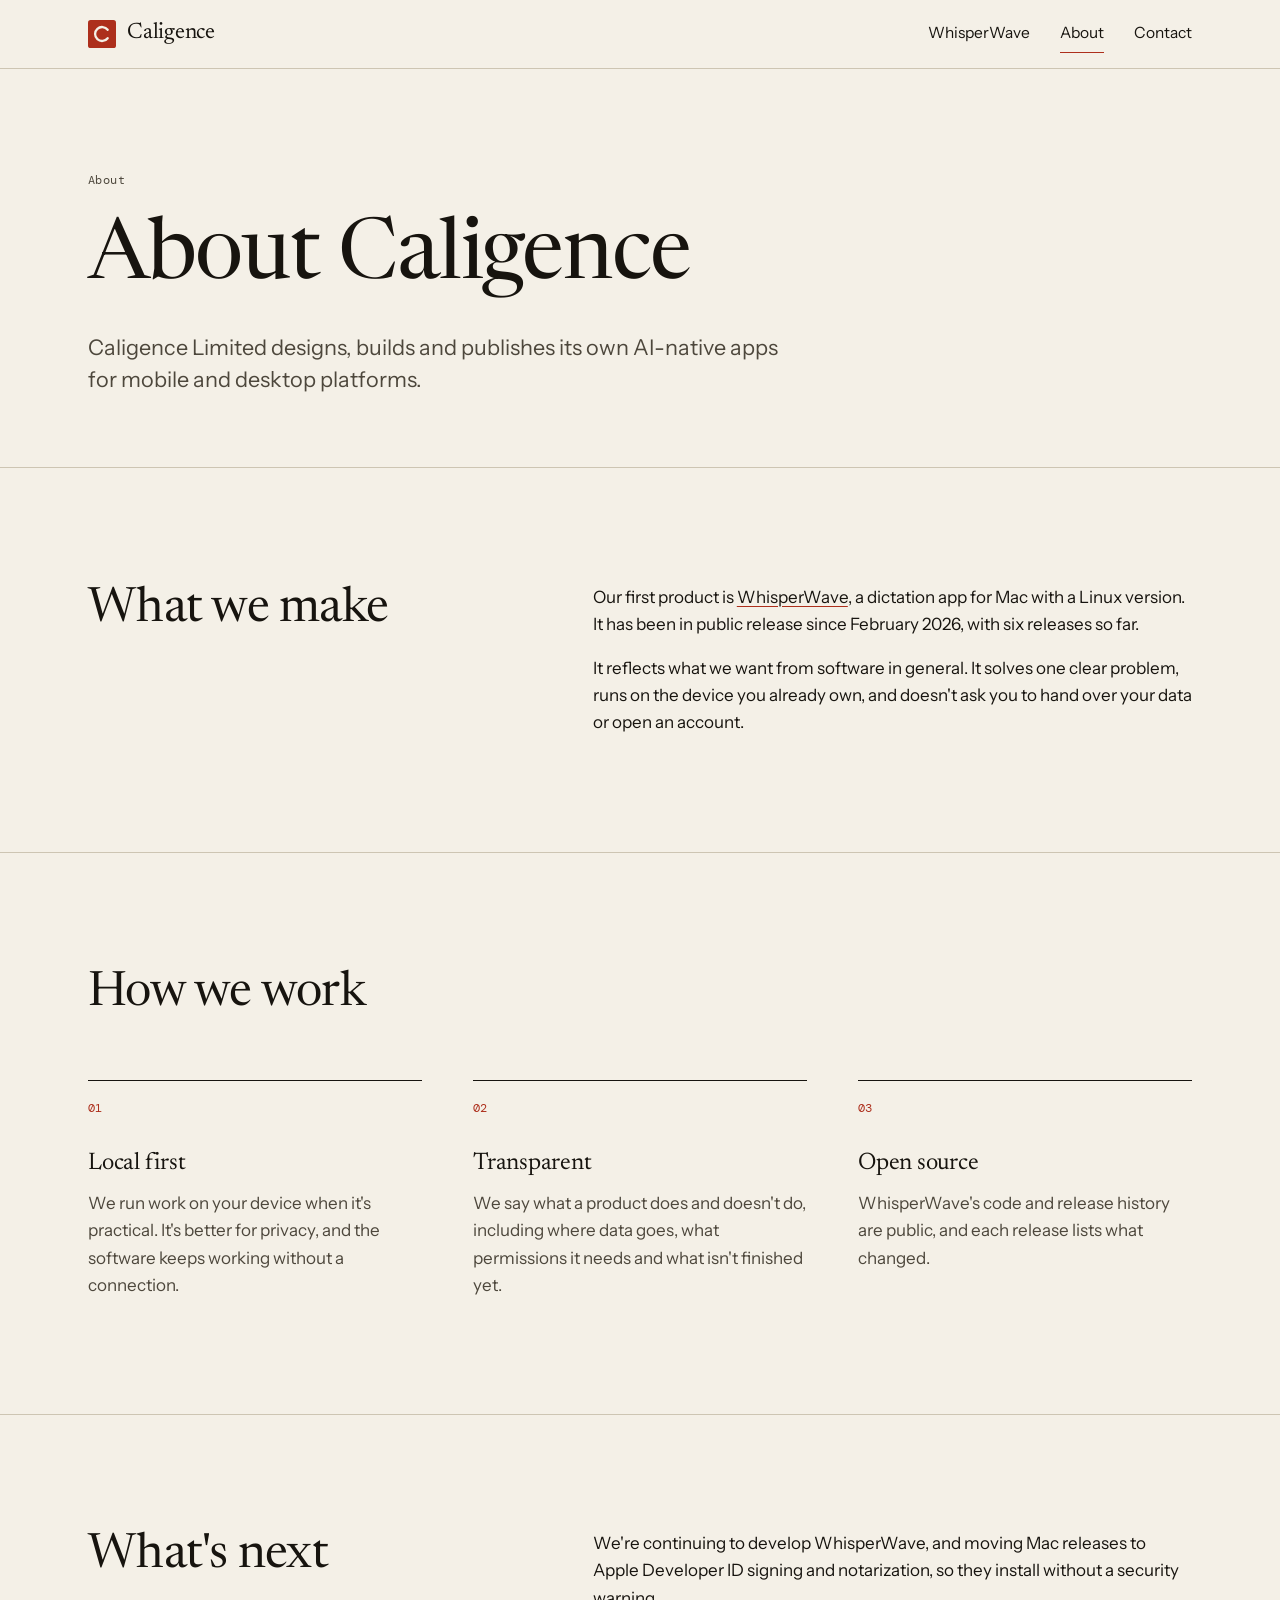
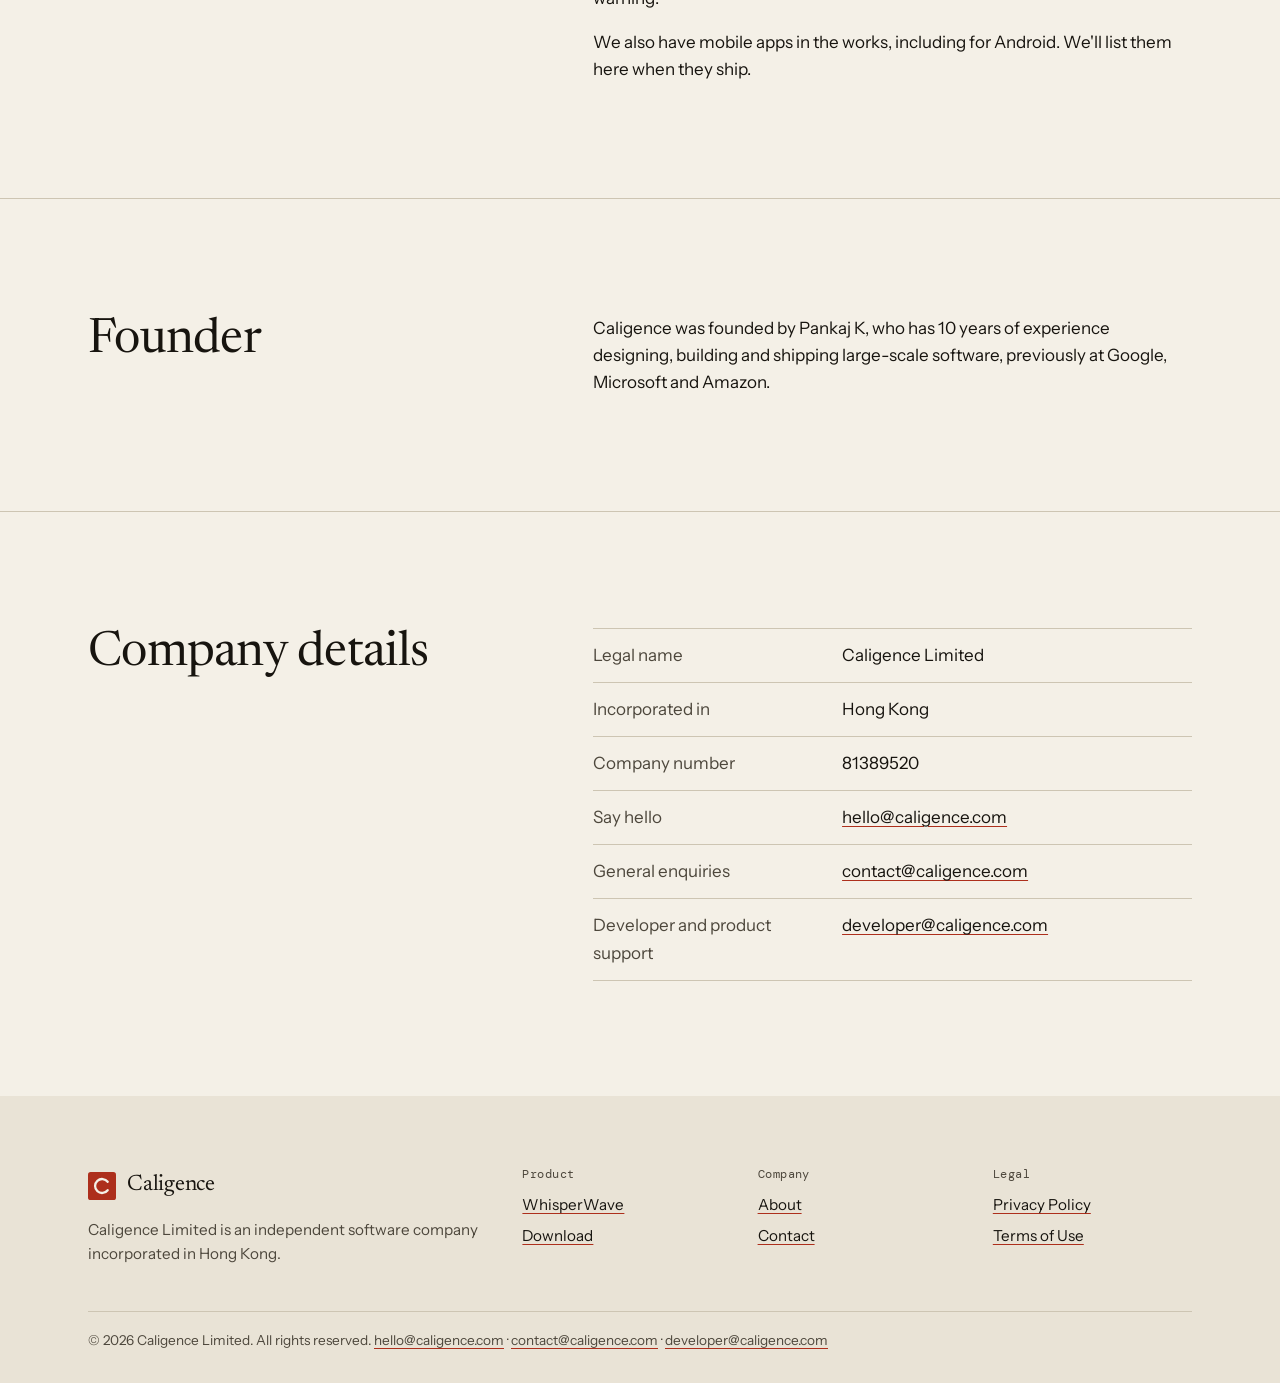
==== commit 193d9d1a: "Rename product from WisprWave to WhisperWave on the website Co-Authored-By: Claude Opus 5.5 <noreply" ====
--- a/about/index.html
+++ b/about/index.html
@@ -28,7 +28,7 @@
                 <svg width="24" height="24" viewBox="0 0 24 24" fill="none" stroke="currentColor" stroke-width="1.6" aria-hidden="true"><path d="M3 8h18M3 16h18"/></svg>
             </button>
             <nav class="site-nav" id="site-nav" aria-label="Main">
-                <a href="../wisprwave/">WisprWave</a>
+                <a href="../wisprwave/">WhisperWave</a>
                 <a href="../about/" aria-current="page">About</a>
                 <a href="../contact/">Contact</a>
             </nav>
@@ -48,7 +48,7 @@
             <div class="wrap split">
                 <h2>What we make</h2>
                 <div>
-                    <p>Our first product is <a href="../wisprwave/">WisprWave</a>, a dictation app for Mac with a Linux version. It has been in public release since February 2026, with six releases so far.</p>
+                    <p>Our first product is <a href="../wisprwave/">WhisperWave</a>, a dictation app for Mac with a Linux version. It has been in public release since February 2026, with six releases so far.</p>
                     <p>It reflects what we want from software in general. It solves one clear problem, runs on the device you already own, and doesn't ask you to hand over your data or open an account.</p>
                 </div>
             </div>
@@ -60,7 +60,7 @@
                 <div class="columns">
                     <div><span class="num">01</span><h3>Local first</h3><p>We run work on your device when it's practical. It's better for privacy, and the software keeps working without a connection.</p></div>
                     <div><span class="num">02</span><h3>Transparent</h3><p>We say what a product does and doesn't do, including where data goes, what permissions it needs and what isn't finished yet.</p></div>
-                    <div><span class="num">03</span><h3>Open source</h3><p>WisprWave's code and release history are public, and each release lists what changed.</p></div>
+                    <div><span class="num">03</span><h3>Open source</h3><p>WhisperWave's code and release history are public, and each release lists what changed.</p></div>
                 </div>
             </div>
         </section>
@@ -69,7 +69,7 @@
             <div class="wrap split">
                 <h2>What's next</h2>
                 <div>
-                    <p>We're continuing to develop WisprWave, and moving Mac releases to Apple Developer ID signing and notarization, so they install without a security warning.</p>
+                    <p>We're continuing to develop WhisperWave, and moving Mac releases to Apple Developer ID signing and notarization, so they install without a security warning.</p>
                     <p>We also have mobile apps in the works, including for Android. We'll list them here when they ship.</p>
                 </div>
             </div>
@@ -114,7 +114,7 @@
                 <div>
                     <h2>Product</h2>
                     <ul>
-                        <li><a href="../wisprwave/">WisprWave</a></li>
+                        <li><a href="../wisprwave/">WhisperWave</a></li>
                         <li><a href="https://github.com/panks/wispr-wave/releases/latest">Download</a></li>
                     </ul>
                 </div>
--- a/style.css
+++ b/style.css
@@ -1,4 +1,4 @@
-/* Caligence Limited: shared styles for every page, including WisprWave. */
+/* Caligence Limited: shared styles for every page, including WhisperWave. */
 :root {
     color-scheme: light;
     --paper: #f4f0e7;
